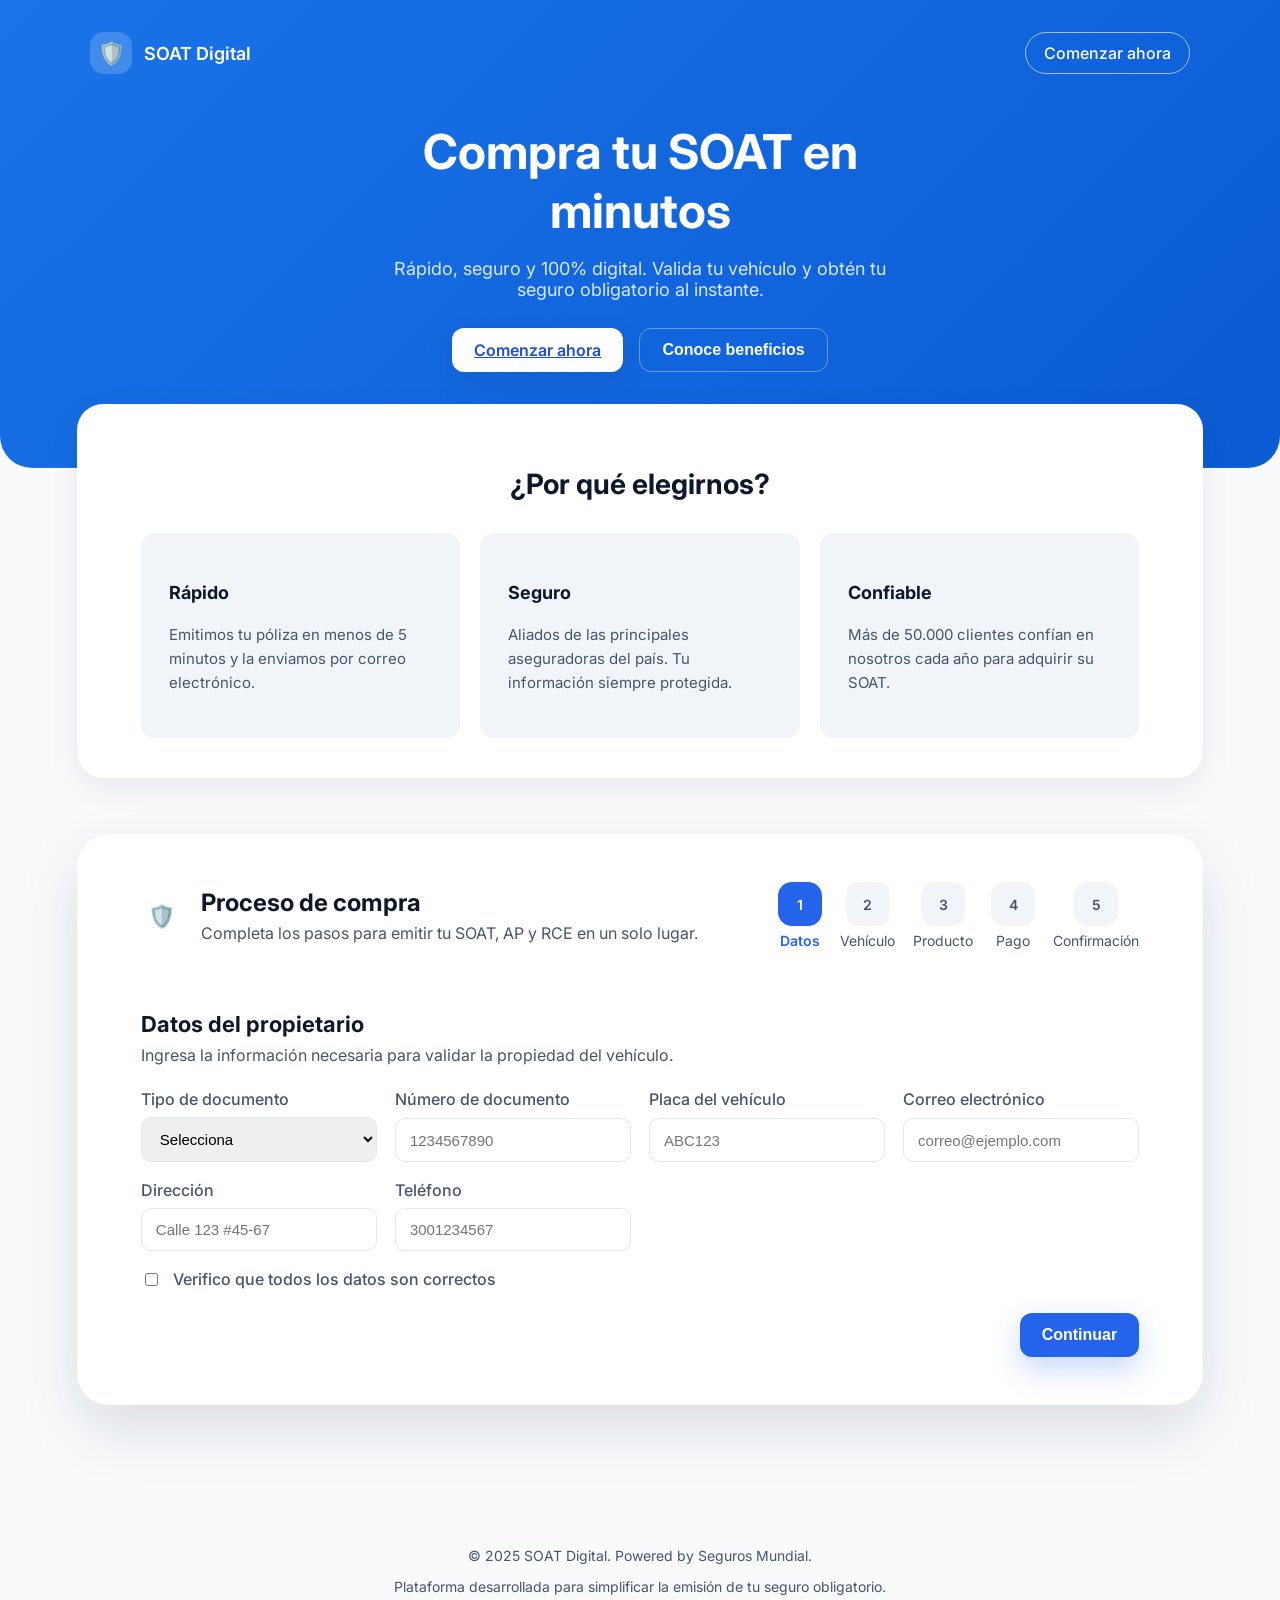
==== front/index.html @ 90b03753 "Add static SOAT marketplace frontend" ====
<!DOCTYPE html>
<html lang="es">
  <head>
    <meta charset="UTF-8" />
    <meta name="viewport" content="width=device-width, initial-scale=1.0" />
    <title>SOAT Digital | Compra tu seguro obligatorio</title>
    <link rel="stylesheet" href="styles.css" />
    <link rel="preconnect" href="https://fonts.googleapis.com" />
    <link rel="preconnect" href="https://fonts.gstatic.com" crossorigin />
    <link
      href="https://fonts.googleapis.com/css2?family=Inter:wght@300;400;500;600;700&display=swap"
      rel="stylesheet"
    />
  </head>
  <body>
    <header class="hero">
      <nav class="navbar">
        <div class="logo">
          <span class="logo-icon">🛡️</span>
          <span class="logo-text">SOAT Digital</span>
        </div>
        <a class="nav-button" href="#cotizador">Comenzar ahora</a>
      </nav>
      <div class="hero-content">
        <h1>Compra tu SOAT en minutos</h1>
        <p>
          Rápido, seguro y 100% digital. Valida tu vehículo y obtén tu seguro obligatorio al instante.
        </p>
        <div class="hero-actions">
          <a class="primary" href="#cotizador">Comenzar ahora</a>
          <button class="ghost" type="button">Conoce beneficios</button>
        </div>
      </div>
    </header>

    <main>
      <section class="why-us">
        <h2>¿Por qué elegirnos?</h2>
        <div class="why-grid">
          <article class="card">
            <h3>Rápido</h3>
            <p>Emitimos tu póliza en menos de 5 minutos y la enviamos por correo electrónico.</p>
          </article>
          <article class="card">
            <h3>Seguro</h3>
            <p>Aliados de las principales aseguradoras del país. Tu información siempre protegida.</p>
          </article>
          <article class="card">
            <h3>Confiable</h3>
            <p>Más de 50.000 clientes confían en nosotros cada año para adquirir su SOAT.</p>
          </article>
        </div>
      </section>

      <section id="cotizador" class="wizard">
        <header class="wizard-header">
          <div class="wizard-title">
            <span class="logo-icon">🛡️</span>
            <div>
              <h2>Proceso de compra</h2>
              <p>Completa los pasos para emitir tu SOAT, AP y RCE en un solo lugar.</p>
            </div>
          </div>
          <div class="stepper" aria-label="Progreso del proceso de compra">
            <div class="step" data-step="1">
              <span class="step-index">1</span>
              <span class="step-label">Datos</span>
            </div>
            <div class="step" data-step="2">
              <span class="step-index">2</span>
              <span class="step-label">Vehículo</span>
            </div>
            <div class="step" data-step="3">
              <span class="step-index">3</span>
              <span class="step-label">Producto</span>
            </div>
            <div class="step" data-step="4">
              <span class="step-index">4</span>
              <span class="step-label">Pago</span>
            </div>
            <div class="step" data-step="5">
              <span class="step-index">5</span>
              <span class="step-label">Confirmación</span>
            </div>
          </div>
        </header>

        <section class="wizard-body">
          <div class="step-content" data-step-content="1">
            <h3>Datos del propietario</h3>
            <p>Ingresa la información necesaria para validar la propiedad del vehículo.</p>
            <form class="form-grid">
              <label>
                Tipo de documento
                <select>
                  <option value="">Selecciona</option>
                  <option value="cc">Cédula de ciudadanía</option>
                  <option value="ce">Cédula de extranjería</option>
                  <option value="nit">NIT</option>
                </select>
              </label>
              <label>
                Número de documento
                <input type="text" placeholder="1234567890" />
              </label>
              <label>
                Placa del vehículo
                <input type="text" placeholder="ABC123" />
              </label>
              <label>
                Correo electrónico
                <input type="email" placeholder="correo@ejemplo.com" />
              </label>
              <label>
                Dirección
                <input type="text" placeholder="Calle 123 #45-67" />
              </label>
              <label>
                Teléfono
                <input type="tel" placeholder="3001234567" />
              </label>
              <label class="checkbox">
                <input type="checkbox" />
                Verifico que todos los datos son correctos
              </label>
            </form>
          </div>

          <div class="step-content" data-step-content="2" hidden>
            <h3>Selecciona la clase de tu vehículo</h3>
            <p>Elige la categoría que corresponde a tu vehículo.</p>
            <div class="vehicle-grid">
              <article class="vehicle-card">
                <h4>Automóvil</h4>
                <p>Vehículos particulares hasta 5 pasajeros.</p>
                <button type="button">Seleccionar</button>
              </article>
              <article class="vehicle-card">
                <h4>Motocicleta</h4>
                <p>Motos y vehículos de dos ruedas.</p>
                <button type="button">Seleccionar</button>
              </article>
              <article class="vehicle-card">
                <h4>Camioneta</h4>
                <p>SUVs y camionetas de carga liviana.</p>
                <button type="button">Seleccionar</button>
              </article>
              <article class="vehicle-card">
                <h4>Bus / Microbús</h4>
                <p>Vehículos de transporte público.</p>
                <button type="button">Seleccionar</button>
              </article>
            </div>
          </div>

          <div class="step-content" data-step-content="3" hidden>
            <h3>Elige tu plan de SOAT</h3>
            <p>Selecciona el plan que mejor se adapta a tus necesidades.</p>
            <div class="plans">
              <article class="plan-card">
                <header>
                  <h4>SOAT Básico</h4>
                  <span class="price">$285.000</span>
                </header>
                <ul>
                  <li>Cobertura de lesiones personales</li>
                  <li>Asistencia vial básica</li>
                  <li>Gastos médicos hasta 800 SMMLV</li>
                </ul>
                <button type="button">Seleccionar este plan</button>
              </article>
              <article class="plan-card recommended">
                <header>
                  <div>
                    <span class="tag">Recomendado</span>
                    <h4>SOAT Plus</h4>
                  </div>
                  <span class="price">$385.000</span>
                </header>
                <ul>
                  <li>Todo el SOAT Básico</li>
                  <li>Asistencia vial 24/7</li>
                  <li>Grúa incluida (hasta 50km)</li>
                  <li>Incluye AP (Accidentes Personales)</li>
                  <li>Incluye RCE (Responsabilidad Civil)</li>
                </ul>
                <button type="button">Seleccionar este plan</button>
              </article>
              <article class="plan-card premium">
                <header>
                  <h4>SOAT Premium</h4>
                  <span class="price">$485.000</span>
                </header>
                <ul>
                  <li>Beneficios exclusivos y asistencia VIP</li>
                  <li>Carro sustituto hasta por 7 días</li>
                  <li>Indemnización ampliada</li>
                </ul>
                <button type="button">Seleccionar este plan</button>
              </article>
            </div>
          </div>

          <div class="step-content" data-step-content="4" hidden>
            <h3>Confirma tu compra</h3>
            <p>Revisa los detalles antes de proceder al pago.</p>
            <div class="summary-grid">
              <article class="summary-card">
                <header>
                  <h4>Información del vehículo</h4>
                  <span class="badge">Automóvil</span>
                </header>
                <dl>
                  <div>
                    <dt>Placa</dt>
                    <dd>DSF5234</dd>
                  </div>
                  <div>
                    <dt>Documento</dt>
                    <dd>CC 1234</dd>
                  </div>
                  <div>
                    <dt>Teléfono</dt>
                    <dd>3103459134</dd>
                  </div>
                  <div>
                    <dt>Correo</dt>
                    <dd>fabianlozano044@gmail.com</dd>
                  </div>
                </dl>
              </article>

              <article class="summary-card">
                <header>
                  <h4>Producto seleccionado</h4>
                  <span class="badge success">SOAT Plus</span>
                </header>
                <ul>
                  <li>Incluye AP con cobertura hasta $30MM</li>
                  <li>Incluye RCE hasta $50MM</li>
                  <li>Asesoría jurídica 24/7</li>
                  <li>Asistencia en carretera</li>
                </ul>
              </article>

              <aside class="summary-card total">
                <header>
                  <h4>Resumen</h4>
                </header>
                <dl>
                  <div>
                    <dt>SOAT Plus</dt>
                    <dd>$385.000</dd>
                  </div>
                  <div>
                    <dt>IVA</dt>
                    <dd>$0</dd>
                  </div>
                  <div>
                    <dt>AP + RCE</dt>
                    <dd>Incluido</dd>
                  </div>
                </dl>
                <div class="total-amount">
                  <span>Total</span>
                  <strong>$385.000</strong>
                </div>
                <button type="button" class="primary">Pagar ahora</button>
              </aside>
            </div>
          </div>

          <div class="step-content" data-step-content="5" hidden>
            <div class="success">
              <div class="success-icon">✔</div>
              <h3>¡Compra exitosa!</h3>
              <p>Tu SOAT ha sido expedido correctamente.</p>
            </div>
            <div class="summary-grid">
              <article class="summary-card">
                <header>
                  <h4>Datos de expedición</h4>
                </header>
                <dl>
                  <div>
                    <dt>Número de expedición</dt>
                    <dd>EXP-0107845</dd>
                  </div>
                  <div>
                    <dt>Fecha de expedición</dt>
                    <dd>19 de octubre de 2025</dd>
                  </div>
                  <div>
                    <dt>Placa</dt>
                    <dd>DSF5234</dd>
                  </div>
                  <div>
                    <dt>Clase</dt>
                    <dd>Automóvil</dd>
                  </div>
                  <div>
                    <dt>Producto</dt>
                    <dd>SOAT Plus</dd>
                  </div>
                  <div>
                    <dt>Vigencia</dt>
                    <dd>1 año</dd>
                  </div>
                </dl>
                <div class="actions">
                  <button type="button" class="primary">Descargar SOAT (PDF)</button>
                  <button type="button" class="ghost">Ver detalles de póliza</button>
                </div>
              </article>
              <article class="summary-card">
                <header>
                  <h4>¿Necesitas ayuda?</h4>
                </header>
                <p>
                  Si tienes alguna duda sobre tu póliza o necesitas soporte adicional, nuestro equipo está disponible 24/7 para asistirte.
                </p>
                <button type="button">Contactar soporte</button>
              </article>
            </div>
          </div>
        </section>

        <footer class="wizard-footer">
          <button type="button" class="ghost" data-action="prev">Atrás</button>
          <button type="button" class="primary" data-action="next">Continuar</button>
        </footer>
      </section>
    </main>

    <footer class="site-footer">
      <p>© 2025 SOAT Digital. Powered by Seguros Mundial.</p>
      <p>Plataforma desarrollada para simplificar la emisión de tu seguro obligatorio.</p>
    </footer>

    <script src="app.js"></script>
  </body>
</html>
---- front/styles.css ----
:root {
  --bg-gradient-start: #1a73e8;
  --bg-gradient-end: #0b5bd3;
  --text-primary: #0f172a;
  --text-secondary: #475569;
  --surface: #ffffff;
  --surface-muted: #f1f5f9;
  --border: #e2e8f0;
  --primary: #2563eb;
  --primary-dark: #1d4ed8;
  --success: #10b981;
  --shadow-sm: 0 10px 30px rgba(15, 23, 42, 0.08);
  --radius-lg: 18px;
  --radius-md: 14px;
  --radius-sm: 10px;
}

* {
  box-sizing: border-box;
}

body {
  margin: 0;
  font-family: 'Inter', sans-serif;
  color: var(--text-primary);
  background-color: #f8fafc;
}

.hero {
  background: linear-gradient(135deg, var(--bg-gradient-start), var(--bg-gradient-end));
  color: #fff;
  padding: 32px clamp(24px, 6vw, 80px) 96px;
  border-bottom-left-radius: 32px;
  border-bottom-right-radius: 32px;
  box-shadow: inset 0 -1px 0 rgba(255, 255, 255, 0.08);
}

.navbar {
  display: flex;
  justify-content: space-between;
  align-items: center;
  max-width: 1100px;
  margin: 0 auto 48px;
}

.logo {
  display: inline-flex;
  align-items: center;
  gap: 12px;
  font-weight: 600;
}

.logo-icon {
  display: inline-flex;
  align-items: center;
  justify-content: center;
  width: 42px;
  height: 42px;
  border-radius: 14px;
  background: rgba(255, 255, 255, 0.18);
  font-size: 22px;
}

.logo-text {
  font-size: 18px;
}

.nav-button {
  color: #fff;
  border: 1px solid rgba(255, 255, 255, 0.6);
  padding: 10px 18px;
  border-radius: 999px;
  text-decoration: none;
  font-weight: 500;
  transition: background 0.2s ease, border 0.2s ease;
}

.nav-button:hover {
  background: rgba(255, 255, 255, 0.1);
  border-color: rgba(255, 255, 255, 0.9);
}

.hero-content {
  max-width: 540px;
  margin: 0 auto;
  text-align: center;
}

.hero-content h1 {
  font-size: clamp(32px, 5vw, 48px);
  font-weight: 700;
  margin-bottom: 16px;
}

.hero-content p {
  font-size: 18px;
  color: rgba(255, 255, 255, 0.85);
  margin-bottom: 28px;
}

.hero-actions {
  display: flex;
  justify-content: center;
  gap: 16px;
}

.primary,
.ghost {
  padding: 12px 22px;
  border-radius: 12px;
  border: none;
  font-size: 16px;
  font-weight: 600;
  cursor: pointer;
  transition: transform 0.15s ease, box-shadow 0.15s ease, background 0.3s ease;
}

.primary {
  background: var(--surface);
  color: var(--primary-dark);
  box-shadow: var(--shadow-sm);
}

.primary:hover {
  transform: translateY(-2px);
}

.ghost {
  background: transparent;
  color: #fff;
  border: 1px solid rgba(255, 255, 255, 0.35);
}

main {
  padding: 0 clamp(24px, 6vw, 120px);
  margin-top: -64px;
}

.why-us {
  background: var(--surface);
  border-radius: 26px;
  padding: 40px clamp(24px, 6vw, 64px);
  box-shadow: var(--shadow-sm);
  margin-bottom: 56px;
}

.why-us h2 {
  text-align: center;
  margin-bottom: 32px;
  font-size: 28px;
}

.why-grid {
  display: grid;
  gap: 20px;
  grid-template-columns: repeat(auto-fit, minmax(200px, 1fr));
}

.card {
  background: var(--surface-muted);
  padding: 28px;
  border-radius: var(--radius-md);
  color: var(--text-secondary);
  font-size: 15px;
  line-height: 1.6;
}

.card h3 {
  color: var(--text-primary);
  margin-bottom: 8px;
  font-size: 18px;
}

.wizard {
  background: var(--surface);
  border-radius: 32px;
  padding: 48px clamp(24px, 6vw, 64px);
  box-shadow: 0 24px 60px rgba(15, 23, 42, 0.12);
  margin-bottom: 96px;
}

.wizard-header {
  display: flex;
  flex-wrap: wrap;
  gap: 32px;
  justify-content: space-between;
  align-items: center;
  margin-bottom: 40px;
}

.wizard-title {
  display: flex;
  align-items: center;
  gap: 18px;
}

.wizard-title h2 {
  margin: 0 0 6px;
  font-size: 24px;
}

.wizard-title p {
  margin: 0;
  color: var(--text-secondary);
}

.stepper {
  display: flex;
  gap: 18px;
  flex-wrap: wrap;
}

.step {
  display: grid;
  gap: 6px;
  justify-items: center;
  color: var(--text-secondary);
  font-size: 14px;
}

.step .step-index {
  width: 44px;
  height: 44px;
  border-radius: 14px;
  background: var(--surface-muted);
  display: grid;
  place-items: center;
  font-weight: 600;
  transition: background 0.3s ease, color 0.3s ease;
}

.step.active .step-index {
  background: var(--primary);
  color: #fff;
}

.step.completed .step-index {
  background: rgba(37, 99, 235, 0.12);
  color: var(--primary);
}

.step.active .step-label {
  color: var(--primary);
  font-weight: 600;
}

.wizard-body {
  display: grid;
  gap: 32px;
}

.step-content h3 {
  font-size: 22px;
  margin-bottom: 8px;
}

.step-content p {
  margin-top: 0;
  margin-bottom: 24px;
  color: var(--text-secondary);
}

.form-grid {
  display: grid;
  gap: 18px;
  grid-template-columns: repeat(auto-fit, minmax(220px, 1fr));
}

.form-grid label {
  display: grid;
  gap: 8px;
  font-weight: 500;
  color: var(--text-secondary);
}

.form-grid input,
.form-grid select {
  border: 1px solid var(--border);
  border-radius: var(--radius-sm);
  padding: 12px 14px;
  font-size: 15px;
  transition: border 0.2s ease, box-shadow 0.2s ease;
}

.form-grid input:focus,
.form-grid select:focus {
  outline: none;
  border-color: rgba(37, 99, 235, 0.5);
  box-shadow: 0 0 0 4px rgba(37, 99, 235, 0.12);
}

.form-grid .checkbox {
  grid-column: 1 / -1;
  display: flex;
  align-items: center;
  gap: 12px;
  font-weight: 500;
}

.vehicle-grid {
  display: grid;
  gap: 20px;
  grid-template-columns: repeat(auto-fit, minmax(200px, 1fr));
}

.vehicle-card {
  background: var(--surface-muted);
  border-radius: var(--radius-md);
  padding: 24px;
  display: grid;
  gap: 12px;
  box-shadow: 0 8px 20px rgba(15, 23, 42, 0.08);
}

.vehicle-card h4 {
  margin: 0;
}

.vehicle-card p {
  color: var(--text-secondary);
  margin: 0;
}

.vehicle-card button {
  justify-self: start;
  border: none;
  background: var(--primary);
  color: #fff;
  padding: 10px 16px;
  border-radius: var(--radius-sm);
  font-weight: 600;
  cursor: pointer;
}

.plans {
  display: grid;
  gap: 24px;
  grid-template-columns: repeat(auto-fit, minmax(240px, 1fr));
}

.plan-card {
  border: 1px solid var(--border);
  border-radius: 22px;
  padding: 24px;
  display: grid;
  gap: 18px;
  background: #fff;
  box-shadow: 0 16px 40px rgba(15, 23, 42, 0.08);
}

.plan-card header {
  display: flex;
  align-items: flex-start;
  justify-content: space-between;
  gap: 12px;
}

.plan-card .price {
  font-size: 22px;
  font-weight: 700;
}

.plan-card ul {
  margin: 0;
  padding-left: 18px;
  color: var(--text-secondary);
  line-height: 1.6;
}

.plan-card button {
  border: none;
  background: var(--surface-muted);
  color: var(--primary);
  padding: 12px 18px;
  border-radius: var(--radius-sm);
  font-weight: 600;
  cursor: pointer;
  transition: background 0.2s ease;
}

.plan-card button:hover {
  background: rgba(37, 99, 235, 0.12);
}

.plan-card.recommended {
  border: 1px solid rgba(37, 99, 235, 0.5);
  box-shadow: 0 24px 60px rgba(37, 99, 235, 0.2);
}

.plan-card.recommended button {
  background: var(--primary);
  color: #fff;
}

.plan-card .tag {
  display: inline-block;
  background: rgba(37, 99, 235, 0.1);
  color: var(--primary);
  padding: 4px 10px;
  border-radius: 999px;
  font-size: 12px;
  font-weight: 600;
}

.summary-grid {
  display: grid;
  gap: 24px;
  grid-template-columns: repeat(auto-fit, minmax(260px, 1fr));
  align-items: start;
}

.summary-card {
  background: var(--surface-muted);
  border-radius: var(--radius-lg);
  padding: 24px;
  box-shadow: var(--shadow-sm);
  display: grid;
  gap: 14px;
}

.summary-card header {
  display: flex;
  justify-content: space-between;
  align-items: center;
}

.summary-card dl {
  margin: 0;
  display: grid;
  gap: 12px;
}

.summary-card dl div {
  display: flex;
  justify-content: space-between;
  color: var(--text-secondary);
}

.summary-card dt {
  font-weight: 600;
}

.summary-card dd {
  margin: 0;
}

.summary-card ul {
  margin: 0;
  padding-left: 18px;
  color: var(--text-secondary);
  line-height: 1.6;
}

.summary-card .badge {
  display: inline-flex;
  align-items: center;
  padding: 6px 12px;
  border-radius: 999px;
  background: rgba(15, 23, 42, 0.08);
  font-size: 12px;
  font-weight: 600;
}

.summary-card .badge.success {
  background: rgba(16, 185, 129, 0.15);
  color: var(--success);
}

.summary-card.total {
  background: #0f172a;
  color: #e2e8f0;
}

.summary-card.total dl div {
  color: #cbd5f5;
}

.total-amount {
  border-top: 1px solid rgba(148, 163, 184, 0.25);
  padding-top: 12px;
  display: flex;
  justify-content: space-between;
  align-items: center;
}

.summary-card .actions {
  display: grid;
  gap: 12px;
}

.success {
  text-align: center;
  display: grid;
  gap: 12px;
}

.success-icon {
  width: 64px;
  height: 64px;
  border-radius: 50%;
  background: rgba(16, 185, 129, 0.15);
  color: var(--success);
  font-size: 32px;
  display: grid;
  place-items: center;
  margin: 0 auto;
}

.wizard-footer {
  margin-top: 24px;
  display: flex;
  justify-content: space-between;
}

.site-footer {
  text-align: center;
  color: var(--text-secondary);
  font-size: 14px;
  padding: 32px;
  background: transparent;
}

button.primary,
.summary-card.total .primary {
  background: var(--primary);
  color: #fff;
  box-shadow: 0 12px 30px rgba(37, 99, 235, 0.25);
}

button.primary:hover {
  background: var(--primary-dark);
}

@media (max-width: 768px) {
  .hero {
    padding-bottom: 72px;
  }

  main {
    margin-top: -48px;
  }

  .wizard {
    padding: 32px 24px;
  }

  .wizard-header {
    flex-direction: column;
    align-items: flex-start;
  }

  .wizard-footer {
    flex-direction: column;
    gap: 12px;
  }

  .wizard-footer .ghost {
    order: 2;
  }

  .wizard-footer .primary {
    order: 1;
  }
}

button:disabled {
  opacity: 0.5;
  cursor: not-allowed;
  box-shadow: none;
}
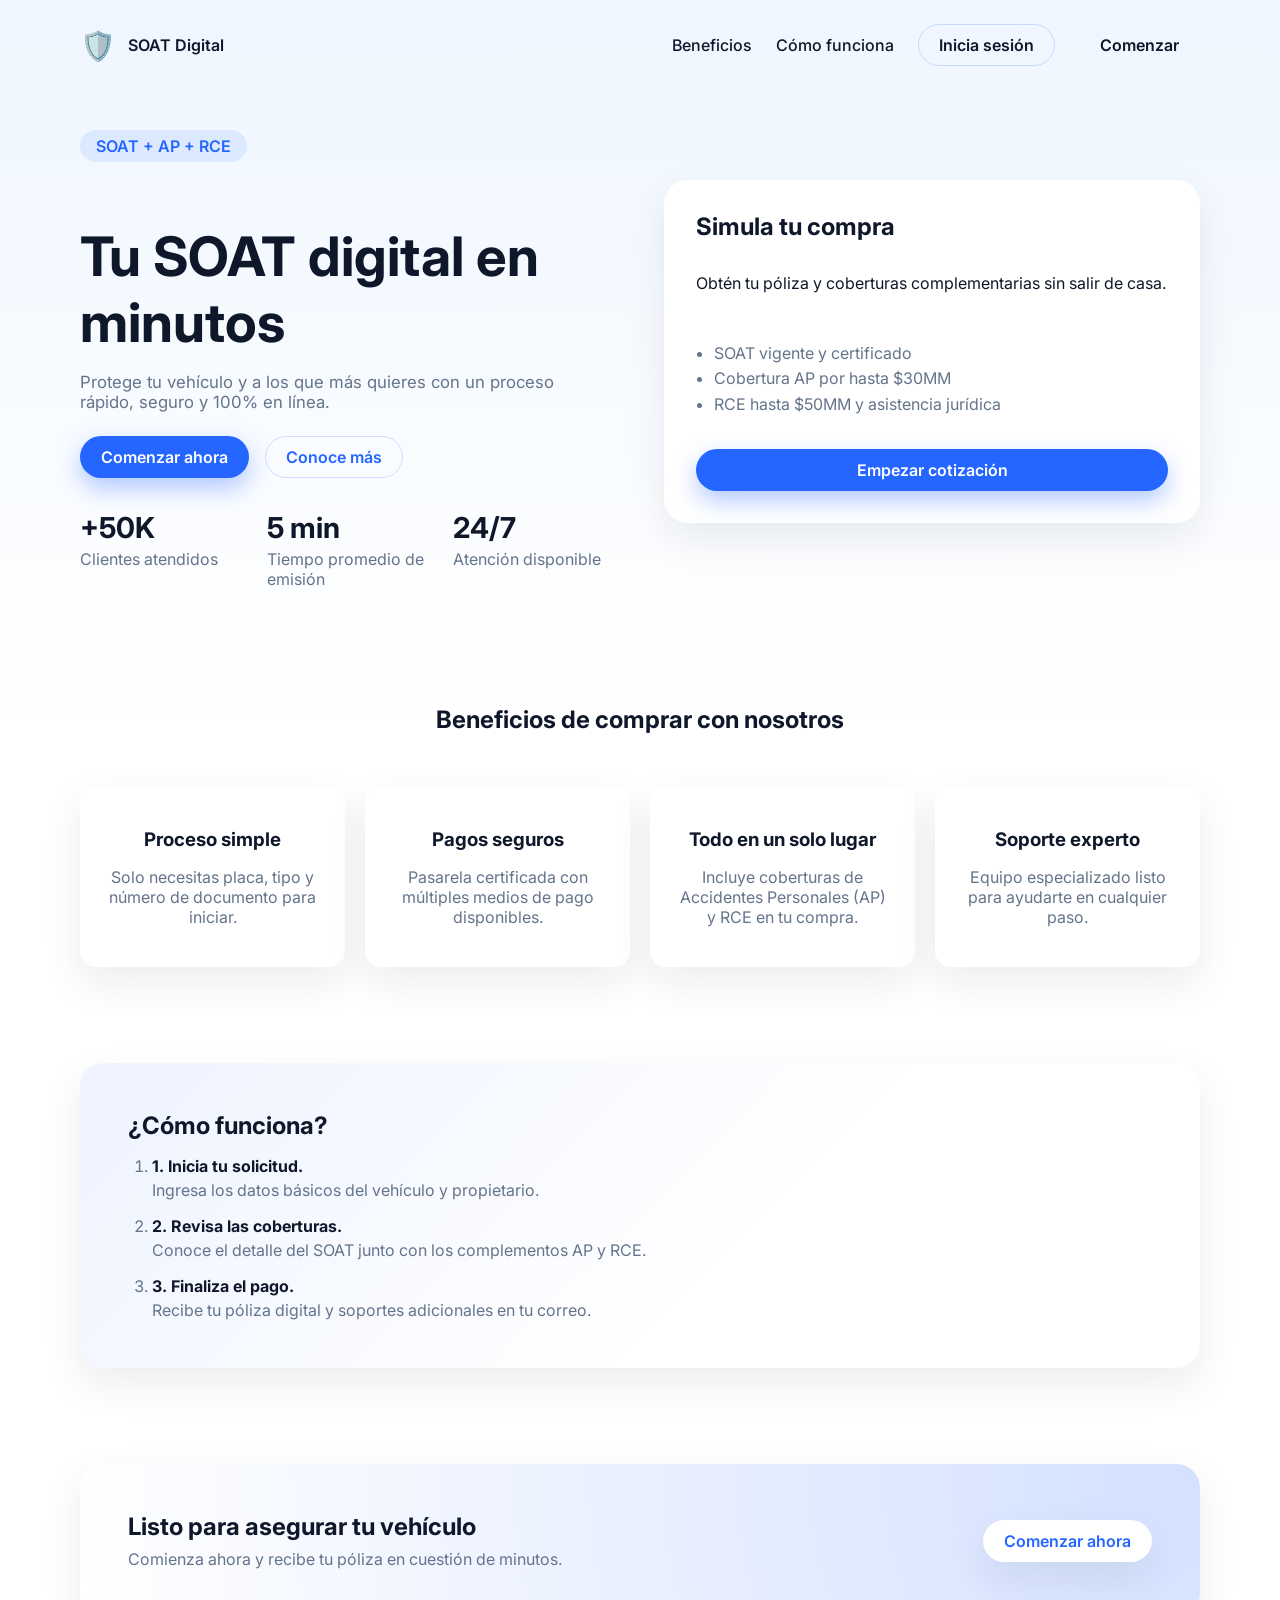
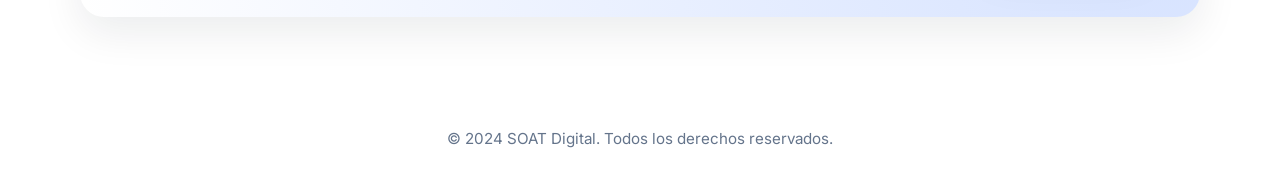
==== commit f0845478: "Split landing and intake pages for SOAT frontend" ====
--- a/front/index.html
+++ b/front/index.html
@@ -3,7 +3,7 @@
   <head>
     <meta charset="UTF-8" />
     <meta name="viewport" content="width=device-width, initial-scale=1.0" />
-    <title>SOAT Digital | Compra tu seguro obligatorio</title>
+    <title>SOAT Digital | Compra tu SOAT en línea</title>
     <link rel="stylesheet" href="styles.css" />
     <link rel="preconnect" href="https://fonts.googleapis.com" />
     <link rel="preconnect" href="https://fonts.gstatic.com" crossorigin />
@@ -12,331 +12,110 @@
       rel="stylesheet"
     />
   </head>
-  <body>
-    <header class="hero">
-      <nav class="navbar">
-        <div class="logo">
-          <span class="logo-icon">🛡️</span>
-          <span class="logo-text">SOAT Digital</span>
-        </div>
-        <a class="nav-button" href="#cotizador">Comenzar ahora</a>
+  <body class="home">
+    <header class="navbar">
+      <div class="navbar__brand">
+        <span class="navbar__icon">🛡️</span>
+        <span class="navbar__title">SOAT Digital</span>
+      </div>
+      <nav class="navbar__links">
+        <a href="#beneficios">Beneficios</a>
+        <a href="#como-funciona">Cómo funciona</a>
+        <a class="button button--ghost" href="cotizador.html">Inicia sesión</a>
+        <a class="button" href="cotizador.html">Comenzar</a>
       </nav>
-      <div class="hero-content">
-        <h1>Compra tu SOAT en minutos</h1>
-        <p>
-          Rápido, seguro y 100% digital. Valida tu vehículo y obtén tu seguro obligatorio al instante.
-        </p>
-        <div class="hero-actions">
-          <a class="primary" href="#cotizador">Comenzar ahora</a>
-          <button class="ghost" type="button">Conoce beneficios</button>
-        </div>
-      </div>
     </header>
 
     <main>
-      <section class="why-us">
-        <h2>¿Por qué elegirnos?</h2>
-        <div class="why-grid">
-          <article class="card">
-            <h3>Rápido</h3>
-            <p>Emitimos tu póliza en menos de 5 minutos y la enviamos por correo electrónico.</p>
+      <section class="hero">
+        <div class="hero__content">
+          <p class="hero__tag">SOAT + AP + RCE</p>
+          <h1>Tu SOAT digital en minutos</h1>
+          <p class="hero__description">
+            Protege tu vehículo y a los que más quieres con un proceso rápido, seguro y 100% en línea.
+          </p>
+          <div class="hero__actions">
+            <a class="button button--primary" href="cotizador.html">Comenzar ahora</a>
+            <a class="button button--ghost" href="#beneficios">Conoce más</a>
+          </div>
+          <dl class="hero__metrics">
+            <div>
+              <dt>+50K</dt>
+              <dd>Clientes atendidos</dd>
+            </div>
+            <div>
+              <dt>5 min</dt>
+              <dd>Tiempo promedio de emisión</dd>
+            </div>
+            <div>
+              <dt>24/7</dt>
+              <dd>Atención disponible</dd>
+            </div>
+          </dl>
+        </div>
+        <div class="hero__card">
+          <h2>Simula tu compra</h2>
+          <p>Obtén tu póliza y coberturas complementarias sin salir de casa.</p>
+          <ul>
+            <li>SOAT vigente y certificado</li>
+            <li>Cobertura AP por hasta $30MM</li>
+            <li>RCE hasta $50MM y asistencia jurídica</li>
+          </ul>
+          <a class="button button--primary" href="cotizador.html">Empezar cotización</a>
+        </div>
+      </section>
+
+      <section id="beneficios" class="benefits">
+        <h2>Beneficios de comprar con nosotros</h2>
+        <div class="benefits__grid">
+          <article class="benefit">
+            <h3>Proceso simple</h3>
+            <p>Solo necesitas placa, tipo y número de documento para iniciar.</p>
           </article>
-          <article class="card">
-            <h3>Seguro</h3>
-            <p>Aliados de las principales aseguradoras del país. Tu información siempre protegida.</p>
+          <article class="benefit">
+            <h3>Pagos seguros</h3>
+            <p>Pasarela certificada con múltiples medios de pago disponibles.</p>
           </article>
-          <article class="card">
-            <h3>Confiable</h3>
-            <p>Más de 50.000 clientes confían en nosotros cada año para adquirir su SOAT.</p>
+          <article class="benefit">
+            <h3>Todo en un solo lugar</h3>
+            <p>Incluye coberturas de Accidentes Personales (AP) y RCE en tu compra.</p>
+          </article>
+          <article class="benefit">
+            <h3>Soporte experto</h3>
+            <p>Equipo especializado listo para ayudarte en cualquier paso.</p>
           </article>
         </div>
       </section>
 
-      <section id="cotizador" class="wizard">
-        <header class="wizard-header">
-          <div class="wizard-title">
-            <span class="logo-icon">🛡️</span>
-            <div>
-              <h2>Proceso de compra</h2>
-              <p>Completa los pasos para emitir tu SOAT, AP y RCE en un solo lugar.</p>
-            </div>
-          </div>
-          <div class="stepper" aria-label="Progreso del proceso de compra">
-            <div class="step" data-step="1">
-              <span class="step-index">1</span>
-              <span class="step-label">Datos</span>
-            </div>
-            <div class="step" data-step="2">
-              <span class="step-index">2</span>
-              <span class="step-label">Vehículo</span>
-            </div>
-            <div class="step" data-step="3">
-              <span class="step-index">3</span>
-              <span class="step-label">Producto</span>
-            </div>
-            <div class="step" data-step="4">
-              <span class="step-index">4</span>
-              <span class="step-label">Pago</span>
-            </div>
-            <div class="step" data-step="5">
-              <span class="step-index">5</span>
-              <span class="step-label">Confirmación</span>
-            </div>
-          </div>
-        </header>
+      <section id="como-funciona" class="steps">
+        <h2>¿Cómo funciona?</h2>
+        <ol class="steps__list">
+          <li>
+            <strong>1. Inicia tu solicitud.</strong>
+            Ingresa los datos básicos del vehículo y propietario.
+          </li>
+          <li>
+            <strong>2. Revisa las coberturas.</strong>
+            Conoce el detalle del SOAT junto con los complementos AP y RCE.
+          </li>
+          <li>
+            <strong>3. Finaliza el pago.</strong>
+            Recibe tu póliza digital y soportes adicionales en tu correo.
+          </li>
+        </ol>
+      </section>
 
-        <section class="wizard-body">
-          <div class="step-content" data-step-content="1">
-            <h3>Datos del propietario</h3>
-            <p>Ingresa la información necesaria para validar la propiedad del vehículo.</p>
-            <form class="form-grid">
-              <label>
-                Tipo de documento
-                <select>
-                  <option value="">Selecciona</option>
-                  <option value="cc">Cédula de ciudadanía</option>
-                  <option value="ce">Cédula de extranjería</option>
-                  <option value="nit">NIT</option>
-                </select>
-              </label>
-              <label>
-                Número de documento
-                <input type="text" placeholder="1234567890" />
-              </label>
-              <label>
-                Placa del vehículo
-                <input type="text" placeholder="ABC123" />
-              </label>
-              <label>
-                Correo electrónico
-                <input type="email" placeholder="correo@ejemplo.com" />
-              </label>
-              <label>
-                Dirección
-                <input type="text" placeholder="Calle 123 #45-67" />
-              </label>
-              <label>
-                Teléfono
-                <input type="tel" placeholder="3001234567" />
-              </label>
-              <label class="checkbox">
-                <input type="checkbox" />
-                Verifico que todos los datos son correctos
-              </label>
-            </form>
-          </div>
-
-          <div class="step-content" data-step-content="2" hidden>
-            <h3>Selecciona la clase de tu vehículo</h3>
-            <p>Elige la categoría que corresponde a tu vehículo.</p>
-            <div class="vehicle-grid">
-              <article class="vehicle-card">
-                <h4>Automóvil</h4>
-                <p>Vehículos particulares hasta 5 pasajeros.</p>
-                <button type="button">Seleccionar</button>
-              </article>
-              <article class="vehicle-card">
-                <h4>Motocicleta</h4>
-                <p>Motos y vehículos de dos ruedas.</p>
-                <button type="button">Seleccionar</button>
-              </article>
-              <article class="vehicle-card">
-                <h4>Camioneta</h4>
-                <p>SUVs y camionetas de carga liviana.</p>
-                <button type="button">Seleccionar</button>
-              </article>
-              <article class="vehicle-card">
-                <h4>Bus / Microbús</h4>
-                <p>Vehículos de transporte público.</p>
-                <button type="button">Seleccionar</button>
-              </article>
-            </div>
-          </div>
-
-          <div class="step-content" data-step-content="3" hidden>
-            <h3>Elige tu plan de SOAT</h3>
-            <p>Selecciona el plan que mejor se adapta a tus necesidades.</p>
-            <div class="plans">
-              <article class="plan-card">
-                <header>
-                  <h4>SOAT Básico</h4>
-                  <span class="price">$285.000</span>
-                </header>
-                <ul>
-                  <li>Cobertura de lesiones personales</li>
-                  <li>Asistencia vial básica</li>
-                  <li>Gastos médicos hasta 800 SMMLV</li>
-                </ul>
-                <button type="button">Seleccionar este plan</button>
-              </article>
-              <article class="plan-card recommended">
-                <header>
-                  <div>
-                    <span class="tag">Recomendado</span>
-                    <h4>SOAT Plus</h4>
-                  </div>
-                  <span class="price">$385.000</span>
-                </header>
-                <ul>
-                  <li>Todo el SOAT Básico</li>
-                  <li>Asistencia vial 24/7</li>
-                  <li>Grúa incluida (hasta 50km)</li>
-                  <li>Incluye AP (Accidentes Personales)</li>
-                  <li>Incluye RCE (Responsabilidad Civil)</li>
-                </ul>
-                <button type="button">Seleccionar este plan</button>
-              </article>
-              <article class="plan-card premium">
-                <header>
-                  <h4>SOAT Premium</h4>
-                  <span class="price">$485.000</span>
-                </header>
-                <ul>
-                  <li>Beneficios exclusivos y asistencia VIP</li>
-                  <li>Carro sustituto hasta por 7 días</li>
-                  <li>Indemnización ampliada</li>
-                </ul>
-                <button type="button">Seleccionar este plan</button>
-              </article>
-            </div>
-          </div>
-
-          <div class="step-content" data-step-content="4" hidden>
-            <h3>Confirma tu compra</h3>
-            <p>Revisa los detalles antes de proceder al pago.</p>
-            <div class="summary-grid">
-              <article class="summary-card">
-                <header>
-                  <h4>Información del vehículo</h4>
-                  <span class="badge">Automóvil</span>
-                </header>
-                <dl>
-                  <div>
-                    <dt>Placa</dt>
-                    <dd>DSF5234</dd>
-                  </div>
-                  <div>
-                    <dt>Documento</dt>
-                    <dd>CC 1234</dd>
-                  </div>
-                  <div>
-                    <dt>Teléfono</dt>
-                    <dd>3103459134</dd>
-                  </div>
-                  <div>
-                    <dt>Correo</dt>
-                    <dd>fabianlozano044@gmail.com</dd>
-                  </div>
-                </dl>
-              </article>
-
-              <article class="summary-card">
-                <header>
-                  <h4>Producto seleccionado</h4>
-                  <span class="badge success">SOAT Plus</span>
-                </header>
-                <ul>
-                  <li>Incluye AP con cobertura hasta $30MM</li>
-                  <li>Incluye RCE hasta $50MM</li>
-                  <li>Asesoría jurídica 24/7</li>
-                  <li>Asistencia en carretera</li>
-                </ul>
-              </article>
-
-              <aside class="summary-card total">
-                <header>
-                  <h4>Resumen</h4>
-                </header>
-                <dl>
-                  <div>
-                    <dt>SOAT Plus</dt>
-                    <dd>$385.000</dd>
-                  </div>
-                  <div>
-                    <dt>IVA</dt>
-                    <dd>$0</dd>
-                  </div>
-                  <div>
-                    <dt>AP + RCE</dt>
-                    <dd>Incluido</dd>
-                  </div>
-                </dl>
-                <div class="total-amount">
-                  <span>Total</span>
-                  <strong>$385.000</strong>
-                </div>
-                <button type="button" class="primary">Pagar ahora</button>
-              </aside>
-            </div>
-          </div>
-
-          <div class="step-content" data-step-content="5" hidden>
-            <div class="success">
-              <div class="success-icon">✔</div>
-              <h3>¡Compra exitosa!</h3>
-              <p>Tu SOAT ha sido expedido correctamente.</p>
-            </div>
-            <div class="summary-grid">
-              <article class="summary-card">
-                <header>
-                  <h4>Datos de expedición</h4>
-                </header>
-                <dl>
-                  <div>
-                    <dt>Número de expedición</dt>
-                    <dd>EXP-0107845</dd>
-                  </div>
-                  <div>
-                    <dt>Fecha de expedición</dt>
-                    <dd>19 de octubre de 2025</dd>
-                  </div>
-                  <div>
-                    <dt>Placa</dt>
-                    <dd>DSF5234</dd>
-                  </div>
-                  <div>
-                    <dt>Clase</dt>
-                    <dd>Automóvil</dd>
-                  </div>
-                  <div>
-                    <dt>Producto</dt>
-                    <dd>SOAT Plus</dd>
-                  </div>
-                  <div>
-                    <dt>Vigencia</dt>
-                    <dd>1 año</dd>
-                  </div>
-                </dl>
-                <div class="actions">
-                  <button type="button" class="primary">Descargar SOAT (PDF)</button>
-                  <button type="button" class="ghost">Ver detalles de póliza</button>
-                </div>
-              </article>
-              <article class="summary-card">
-                <header>
-                  <h4>¿Necesitas ayuda?</h4>
-                </header>
-                <p>
-                  Si tienes alguna duda sobre tu póliza o necesitas soporte adicional, nuestro equipo está disponible 24/7 para asistirte.
-                </p>
-                <button type="button">Contactar soporte</button>
-              </article>
-            </div>
-          </div>
-        </section>
-
-        <footer class="wizard-footer">
-          <button type="button" class="ghost" data-action="prev">Atrás</button>
-          <button type="button" class="primary" data-action="next">Continuar</button>
-        </footer>
+      <section class="cta">
+        <div class="cta__content">
+          <h2>Listo para asegurar tu vehículo</h2>
+          <p>Comienza ahora y recibe tu póliza en cuestión de minutos.</p>
+        </div>
+        <a class="button button--light" href="cotizador.html">Comenzar ahora</a>
       </section>
     </main>
 
-    <footer class="site-footer">
-      <p>© 2025 SOAT Digital. Powered by Seguros Mundial.</p>
-      <p>Plataforma desarrollada para simplificar la emisión de tu seguro obligatorio.</p>
+    <footer class="footer">
+      <p>© 2024 SOAT Digital. Todos los derechos reservados.</p>
     </footer>
-
-    <script src="app.js"></script>
   </body>
 </html>
--- a/front/styles.css
+++ b/front/styles.css
@@ -1,18 +1,15 @@
 :root {
-  --bg-gradient-start: #1a73e8;
-  --bg-gradient-end: #0b5bd3;
-  --text-primary: #0f172a;
-  --text-secondary: #475569;
-  --surface: #ffffff;
-  --surface-muted: #f1f5f9;
-  --border: #e2e8f0;
-  --primary: #2563eb;
-  --primary-dark: #1d4ed8;
-  --success: #10b981;
-  --shadow-sm: 0 10px 30px rgba(15, 23, 42, 0.08);
-  --radius-lg: 18px;
-  --radius-md: 14px;
-  --radius-sm: 10px;
+  color-scheme: light;
+  font-family: 'Inter', system-ui, -apple-system, BlinkMacSystemFont, 'Segoe UI', sans-serif;
+  --color-primary: #2466ff;
+  --color-secondary: #0f172a;
+  --color-muted: #64748b;
+  --color-background: #f1f5f9;
+  --color-surface: #ffffff;
+  --shadow-soft: 0 16px 40px rgba(15, 23, 42, 0.08);
+  --radius-large: 24px;
+  --radius-medium: 16px;
+  --radius-small: 12px;
 }
 
 * {
@@ -21,550 +18,363 @@
 
 body {
   margin: 0;
-  font-family: 'Inter', sans-serif;
-  color: var(--text-primary);
-  background-color: #f8fafc;
-}
-
-.hero {
-  background: linear-gradient(135deg, var(--bg-gradient-start), var(--bg-gradient-end));
-  color: #fff;
-  padding: 32px clamp(24px, 6vw, 80px) 96px;
-  border-bottom-left-radius: 32px;
-  border-bottom-right-radius: 32px;
-  box-shadow: inset 0 -1px 0 rgba(255, 255, 255, 0.08);
+  background: linear-gradient(180deg, #eff6ff 0%, #fff 40%, #fff 100%);
+  color: var(--color-secondary);
+  min-height: 100vh;
+  display: flex;
+  flex-direction: column;
+}
+
+a {
+  color: inherit;
+  text-decoration: none;
+}
+
+a:hover {
+  text-decoration: underline;
 }
 
 .navbar {
-  display: flex;
+  width: min(1200px, 100%);
+  margin: 0 auto;
+  padding: 24px clamp(16px, 4vw, 40px);
+  display: flex;
+  align-items: center;
   justify-content: space-between;
-  align-items: center;
-  max-width: 1100px;
-  margin: 0 auto 48px;
-}
-
-.logo {
-  display: inline-flex;
+  position: sticky;
+  top: 0;
+  z-index: 10;
+  background: transparent;
+}
+
+.navbar--compact {
+  position: static;
+  padding-block: 16px;
+}
+
+.navbar__brand {
+  display: flex;
   align-items: center;
   gap: 12px;
   font-weight: 600;
 }
 
-.logo-icon {
+.navbar__icon {
+  font-size: 1.8rem;
+}
+
+.navbar__links {
+  display: flex;
+  align-items: center;
+  gap: clamp(16px, 3vw, 24px);
+  font-weight: 500;
+}
+
+.navbar__links a {
+  color: var(--color-secondary);
+}
+
+.navbar__back {
+  color: var(--color-primary);
+  font-weight: 500;
+}
+
+.button {
+  border-radius: 999px;
+  padding: 10px 20px;
+  border: 1px solid transparent;
+  font-weight: 600;
   display: inline-flex;
   align-items: center;
   justify-content: center;
-  width: 42px;
-  height: 42px;
-  border-radius: 14px;
-  background: rgba(255, 255, 255, 0.18);
-  font-size: 22px;
-}
-
-.logo-text {
-  font-size: 18px;
-}
-
-.nav-button {
+  transition: transform 0.2s ease, box-shadow 0.2s ease, background-color 0.2s ease;
+}
+
+.button--primary,
+.button.button--primary {
+  background: var(--color-primary);
   color: #fff;
-  border: 1px solid rgba(255, 255, 255, 0.6);
-  padding: 10px 18px;
+  box-shadow: 0 10px 24px rgba(36, 102, 255, 0.35);
+}
+
+.button--primary:hover {
+  transform: translateY(-1px);
+}
+
+.button--ghost {
+  background: transparent;
+  border-color: rgba(36, 102, 255, 0.2);
+  color: var(--color-primary);
+}
+
+.button--light {
+  background: #fff;
+  color: var(--color-primary);
+  border: 1px solid rgba(255, 255, 255, 0.4);
+  box-shadow: var(--shadow-soft);
+}
+
+main {
+  width: min(1200px, 100%);
+  margin: 0 auto;
+  padding: 24px clamp(16px, 4vw, 40px) 64px;
+  flex: 1;
+  display: flex;
+  flex-direction: column;
+  gap: 96px;
+}
+
+.hero {
+  display: grid;
+  grid-template-columns: repeat(auto-fit, minmax(280px, 1fr));
+  gap: clamp(24px, 5vw, 48px);
+  align-items: center;
+}
+
+.hero__content h1 {
+  font-size: clamp(2.2rem, 5vw, 3.4rem);
+  margin-bottom: 16px;
+}
+
+.hero__description {
+  color: var(--color-muted);
+  font-size: 1.05rem;
+  margin-bottom: 24px;
+  max-width: 520px;
+}
+
+.hero__tag {
+  background: rgba(36, 102, 255, 0.1);
+  color: var(--color-primary);
+  display: inline-flex;
+  align-items: center;
+  gap: 8px;
+  padding: 6px 16px;
   border-radius: 999px;
-  text-decoration: none;
-  font-weight: 500;
-  transition: background 0.2s ease, border 0.2s ease;
-}
-
-.nav-button:hover {
-  background: rgba(255, 255, 255, 0.1);
-  border-color: rgba(255, 255, 255, 0.9);
-}
-
-.hero-content {
-  max-width: 540px;
+  font-weight: 600;
+}
+
+.hero__actions {
+  display: flex;
+  flex-wrap: wrap;
+  gap: 16px;
+  margin-bottom: 32px;
+}
+
+.hero__metrics {
+  display: grid;
+  grid-template-columns: repeat(auto-fit, minmax(120px, 1fr));
+  gap: 24px;
+  margin: 0;
+}
+
+.hero__metrics dt {
+  font-size: 1.8rem;
+  font-weight: 700;
+  color: var(--color-secondary);
+}
+
+.hero__metrics dd {
+  margin: 4px 0 0;
+  color: var(--color-muted);
+}
+
+.hero__card {
+  background: var(--color-surface);
+  padding: clamp(24px, 4vw, 32px);
+  border-radius: var(--radius-large);
+  box-shadow: var(--shadow-soft);
+  display: flex;
+  flex-direction: column;
+  gap: 16px;
+}
+
+.hero__card h2 {
+  margin: 0;
+}
+
+.hero__card ul {
+  padding-left: 18px;
+  color: var(--color-muted);
+  line-height: 1.6;
+}
+
+.benefits {
+  display: flex;
+  flex-direction: column;
+  gap: 32px;
+  text-align: center;
+}
+
+.benefits__grid {
+  display: grid;
+  grid-template-columns: repeat(auto-fit, minmax(220px, 1fr));
+  gap: 20px;
+}
+
+.benefit {
+  background: var(--color-surface);
+  padding: 24px;
+  border-radius: var(--radius-medium);
+  box-shadow: var(--shadow-soft);
+}
+
+.benefit h3 {
+  margin-bottom: 12px;
+}
+
+.benefit p {
+  color: var(--color-muted);
+}
+
+.steps {
+  background: linear-gradient(135deg, rgba(36, 102, 255, 0.08), transparent 60%);
+  padding: clamp(24px, 5vw, 48px);
+  border-radius: var(--radius-large);
+  box-shadow: var(--shadow-soft);
+}
+
+.steps h2 {
+  margin-top: 0;
+  margin-bottom: 16px;
+}
+
+.steps__list {
+  margin: 0;
+  padding-left: 24px;
+  display: grid;
+  gap: 16px;
+  color: var(--color-muted);
+}
+
+.steps__list strong {
+  display: block;
+  color: var(--color-secondary);
+  margin-bottom: 4px;
+}
+
+.cta {
+  background: radial-gradient(circle at top right, rgba(36, 102, 255, 0.2), rgba(36, 102, 255, 0));
+  border-radius: var(--radius-large);
+  padding: clamp(24px, 5vw, 48px);
+  display: flex;
+  flex-wrap: wrap;
+  justify-content: space-between;
+  align-items: center;
+  gap: 24px;
+  box-shadow: var(--shadow-soft);
+}
+
+.cta__content h2 {
+  margin: 0 0 8px;
+}
+
+.cta__content p {
+  margin: 0;
+  color: var(--color-muted);
+}
+
+.footer {
+  text-align: center;
+  padding: 32px clamp(16px, 4vw, 40px);
+  color: var(--color-muted);
+  font-size: 0.95rem;
+}
+
+.footer--muted {
+  background: #f8fafc;
+}
+
+/* Cotizador */
+
+body.form {
+  background: linear-gradient(180deg, #e0f2fe 0%, #fff 50%);
+}
+
+.form__layout {
+  width: min(1100px, 100%);
   margin: 0 auto;
-  text-align: center;
-}
-
-.hero-content h1 {
-  font-size: clamp(32px, 5vw, 48px);
-  font-weight: 700;
-  margin-bottom: 16px;
-}
-
-.hero-content p {
-  font-size: 18px;
-  color: rgba(255, 255, 255, 0.85);
-  margin-bottom: 28px;
-}
-
-.hero-actions {
-  display: flex;
-  justify-content: center;
+  padding: clamp(16px, 4vw, 40px) clamp(16px, 5vw, 60px) 72px;
+  display: grid;
+  grid-template-columns: repeat(auto-fit, minmax(280px, 1fr));
+  gap: clamp(24px, 6vw, 56px);
+  align-items: start;
+}
+
+.form__intro {
+  display: flex;
+  flex-direction: column;
   gap: 16px;
 }
 
-.primary,
-.ghost {
-  padding: 12px 22px;
-  border-radius: 12px;
-  border: none;
-  font-size: 16px;
-  font-weight: 600;
-  cursor: pointer;
-  transition: transform 0.15s ease, box-shadow 0.15s ease, background 0.3s ease;
-}
-
-.primary {
-  background: var(--surface);
-  color: var(--primary-dark);
-  box-shadow: var(--shadow-sm);
-}
-
-.primary:hover {
-  transform: translateY(-2px);
-}
-
-.ghost {
-  background: transparent;
-  color: #fff;
-  border: 1px solid rgba(255, 255, 255, 0.35);
-}
-
-main {
-  padding: 0 clamp(24px, 6vw, 120px);
-  margin-top: -64px;
-}
-
-.why-us {
-  background: var(--surface);
-  border-radius: 26px;
-  padding: 40px clamp(24px, 6vw, 64px);
-  box-shadow: var(--shadow-sm);
-  margin-bottom: 56px;
-}
-
-.why-us h2 {
-  text-align: center;
-  margin-bottom: 32px;
-  font-size: 28px;
-}
-
-.why-grid {
+.form__intro ul {
+  margin: 0;
+  padding-left: 20px;
+  color: var(--color-muted);
+  line-height: 1.6;
+}
+
+.form__card {
+  background: var(--color-surface);
+  padding: clamp(24px, 5vw, 40px);
+  border-radius: var(--radius-large);
+  box-shadow: var(--shadow-soft);
+}
+
+.form__grid {
   display: grid;
   gap: 20px;
-  grid-template-columns: repeat(auto-fit, minmax(200px, 1fr));
-}
-
-.card {
-  background: var(--surface-muted);
-  padding: 28px;
-  border-radius: var(--radius-md);
-  color: var(--text-secondary);
-  font-size: 15px;
-  line-height: 1.6;
-}
-
-.card h3 {
-  color: var(--text-primary);
-  margin-bottom: 8px;
-  font-size: 18px;
-}
-
-.wizard {
-  background: var(--surface);
-  border-radius: 32px;
-  padding: 48px clamp(24px, 6vw, 64px);
-  box-shadow: 0 24px 60px rgba(15, 23, 42, 0.12);
-  margin-bottom: 96px;
-}
-
-.wizard-header {
-  display: flex;
-  flex-wrap: wrap;
-  gap: 32px;
-  justify-content: space-between;
-  align-items: center;
-  margin-bottom: 40px;
-}
-
-.wizard-title {
-  display: flex;
-  align-items: center;
-  gap: 18px;
-}
-
-.wizard-title h2 {
-  margin: 0 0 6px;
-  font-size: 24px;
-}
-
-.wizard-title p {
-  margin: 0;
-  color: var(--text-secondary);
-}
-
-.stepper {
-  display: flex;
-  gap: 18px;
-  flex-wrap: wrap;
-}
-
-.step {
-  display: grid;
-  gap: 6px;
-  justify-items: center;
-  color: var(--text-secondary);
-  font-size: 14px;
-}
-
-.step .step-index {
-  width: 44px;
-  height: 44px;
-  border-radius: 14px;
-  background: var(--surface-muted);
-  display: grid;
-  place-items: center;
-  font-weight: 600;
-  transition: background 0.3s ease, color 0.3s ease;
-}
-
-.step.active .step-index {
-  background: var(--primary);
-  color: #fff;
-}
-
-.step.completed .step-index {
-  background: rgba(37, 99, 235, 0.12);
-  color: var(--primary);
-}
-
-.step.active .step-label {
-  color: var(--primary);
-  font-weight: 600;
-}
-
-.wizard-body {
-  display: grid;
-  gap: 32px;
-}
-
-.step-content h3 {
-  font-size: 22px;
-  margin-bottom: 8px;
-}
-
-.step-content p {
-  margin-top: 0;
-  margin-bottom: 24px;
-  color: var(--text-secondary);
-}
-
-.form-grid {
-  display: grid;
-  gap: 18px;
-  grid-template-columns: repeat(auto-fit, minmax(220px, 1fr));
-}
-
-.form-grid label {
-  display: grid;
+}
+
+.input {
+  display: flex;
+  flex-direction: column;
   gap: 8px;
   font-weight: 500;
-  color: var(--text-secondary);
-}
-
-.form-grid input,
-.form-grid select {
-  border: 1px solid var(--border);
-  border-radius: var(--radius-sm);
-  padding: 12px 14px;
-  font-size: 15px;
-  transition: border 0.2s ease, box-shadow 0.2s ease;
-}
-
-.form-grid input:focus,
-.form-grid select:focus {
+}
+
+.input input,
+.input select {
+  border-radius: var(--radius-small);
+  border: 1px solid rgba(15, 23, 42, 0.1);
+  padding: 12px 16px;
+  font-size: 1rem;
+  transition: border-color 0.2s ease, box-shadow 0.2s ease;
+}
+
+.input input:focus,
+.input select:focus {
+  border-color: var(--color-primary);
+  box-shadow: 0 0 0 4px rgba(36, 102, 255, 0.15);
   outline: none;
-  border-color: rgba(37, 99, 235, 0.5);
-  box-shadow: 0 0 0 4px rgba(37, 99, 235, 0.12);
-}
-
-.form-grid .checkbox {
-  grid-column: 1 / -1;
-  display: flex;
-  align-items: center;
-  gap: 12px;
-  font-weight: 500;
-}
-
-.vehicle-grid {
-  display: grid;
-  gap: 20px;
-  grid-template-columns: repeat(auto-fit, minmax(200px, 1fr));
-}
-
-.vehicle-card {
-  background: var(--surface-muted);
-  border-radius: var(--radius-md);
-  padding: 24px;
-  display: grid;
-  gap: 12px;
-  box-shadow: 0 8px 20px rgba(15, 23, 42, 0.08);
-}
-
-.vehicle-card h4 {
-  margin: 0;
-}
-
-.vehicle-card p {
-  color: var(--text-secondary);
-  margin: 0;
-}
-
-.vehicle-card button {
-  justify-self: start;
-  border: none;
-  background: var(--primary);
-  color: #fff;
-  padding: 10px 16px;
-  border-radius: var(--radius-sm);
-  font-weight: 600;
-  cursor: pointer;
-}
-
-.plans {
-  display: grid;
-  gap: 24px;
-  grid-template-columns: repeat(auto-fit, minmax(240px, 1fr));
-}
-
-.plan-card {
-  border: 1px solid var(--border);
-  border-radius: 22px;
-  padding: 24px;
-  display: grid;
-  gap: 18px;
-  background: #fff;
-  box-shadow: 0 16px 40px rgba(15, 23, 42, 0.08);
-}
-
-.plan-card header {
-  display: flex;
-  align-items: flex-start;
-  justify-content: space-between;
-  gap: 12px;
-}
-
-.plan-card .price {
-  font-size: 22px;
-  font-weight: 700;
-}
-
-.plan-card ul {
-  margin: 0;
-  padding-left: 18px;
-  color: var(--text-secondary);
-  line-height: 1.6;
-}
-
-.plan-card button {
-  border: none;
-  background: var(--surface-muted);
-  color: var(--primary);
-  padding: 12px 18px;
-  border-radius: var(--radius-sm);
-  font-weight: 600;
-  cursor: pointer;
-  transition: background 0.2s ease;
-}
-
-.plan-card button:hover {
-  background: rgba(37, 99, 235, 0.12);
-}
-
-.plan-card.recommended {
-  border: 1px solid rgba(37, 99, 235, 0.5);
-  box-shadow: 0 24px 60px rgba(37, 99, 235, 0.2);
-}
-
-.plan-card.recommended button {
-  background: var(--primary);
-  color: #fff;
-}
-
-.plan-card .tag {
-  display: inline-block;
-  background: rgba(37, 99, 235, 0.1);
-  color: var(--primary);
-  padding: 4px 10px;
-  border-radius: 999px;
-  font-size: 12px;
-  font-weight: 600;
-}
-
-.summary-grid {
-  display: grid;
-  gap: 24px;
-  grid-template-columns: repeat(auto-fit, minmax(260px, 1fr));
-  align-items: start;
-}
-
-.summary-card {
-  background: var(--surface-muted);
-  border-radius: var(--radius-lg);
-  padding: 24px;
-  box-shadow: var(--shadow-sm);
-  display: grid;
-  gap: 14px;
-}
-
-.summary-card header {
-  display: flex;
-  justify-content: space-between;
-  align-items: center;
-}
-
-.summary-card dl {
-  margin: 0;
-  display: grid;
-  gap: 12px;
-}
-
-.summary-card dl div {
-  display: flex;
-  justify-content: space-between;
-  color: var(--text-secondary);
-}
-
-.summary-card dt {
-  font-weight: 600;
-}
-
-.summary-card dd {
-  margin: 0;
-}
-
-.summary-card ul {
-  margin: 0;
-  padding-left: 18px;
-  color: var(--text-secondary);
-  line-height: 1.6;
-}
-
-.summary-card .badge {
-  display: inline-flex;
-  align-items: center;
-  padding: 6px 12px;
-  border-radius: 999px;
-  background: rgba(15, 23, 42, 0.08);
-  font-size: 12px;
-  font-weight: 600;
-}
-
-.summary-card .badge.success {
-  background: rgba(16, 185, 129, 0.15);
-  color: var(--success);
-}
-
-.summary-card.total {
-  background: #0f172a;
-  color: #e2e8f0;
-}
-
-.summary-card.total dl div {
-  color: #cbd5f5;
-}
-
-.total-amount {
-  border-top: 1px solid rgba(148, 163, 184, 0.25);
-  padding-top: 12px;
-  display: flex;
-  justify-content: space-between;
-  align-items: center;
-}
-
-.summary-card .actions {
-  display: grid;
-  gap: 12px;
-}
-
-.success {
+}
+
+.form__card button {
+  margin-top: 8px;
+  height: 48px;
+}
+
+.form__disclaimer {
+  margin-top: 16px;
+  color: var(--color-muted);
+  font-size: 0.9rem;
   text-align: center;
-  display: grid;
-  gap: 12px;
-}
-
-.success-icon {
-  width: 64px;
-  height: 64px;
-  border-radius: 50%;
-  background: rgba(16, 185, 129, 0.15);
-  color: var(--success);
-  font-size: 32px;
-  display: grid;
-  place-items: center;
-  margin: 0 auto;
-}
-
-.wizard-footer {
-  margin-top: 24px;
-  display: flex;
-  justify-content: space-between;
-}
-
-.site-footer {
-  text-align: center;
-  color: var(--text-secondary);
-  font-size: 14px;
-  padding: 32px;
-  background: transparent;
-}
-
-button.primary,
-.summary-card.total .primary {
-  background: var(--primary);
-  color: #fff;
-  box-shadow: 0 12px 30px rgba(37, 99, 235, 0.25);
-}
-
-button.primary:hover {
-  background: var(--primary-dark);
 }
 
 @media (max-width: 768px) {
+  .navbar__links {
+    display: none;
+  }
+
   .hero {
-    padding-bottom: 72px;
+    padding-top: 24px;
   }
 
   main {
-    margin-top: -48px;
+    gap: 64px;
   }
 
-  .wizard {
-    padding: 32px 24px;
+  .form__layout {
+    padding-bottom: 40px;
   }
-
-  .wizard-header {
-    flex-direction: column;
-    align-items: flex-start;
-  }
-
-  .wizard-footer {
-    flex-direction: column;
-    gap: 12px;
-  }
-
-  .wizard-footer .ghost {
-    order: 2;
-  }
-
-  .wizard-footer .primary {
-    order: 1;
-  }
-}
-
-button:disabled {
-  opacity: 0.5;
-  cursor: not-allowed;
-  box-shadow: none;
-}
+}
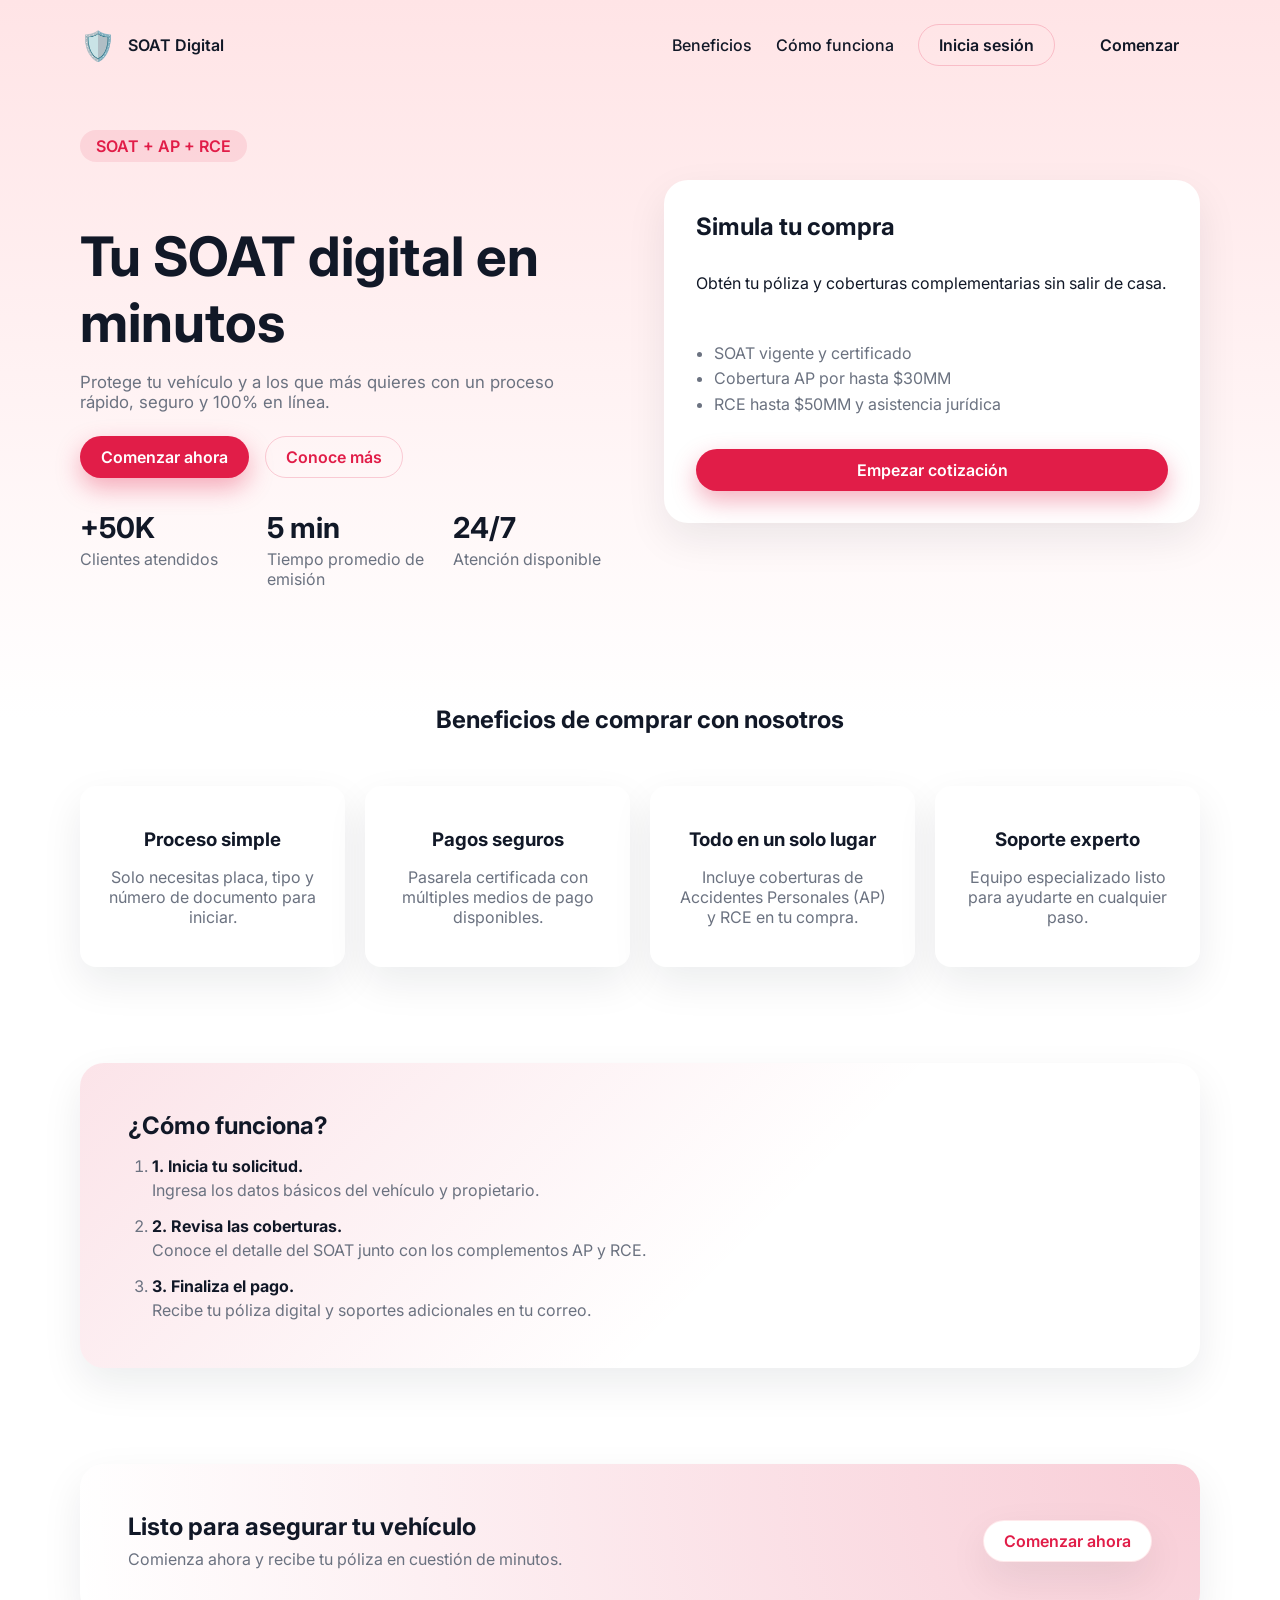
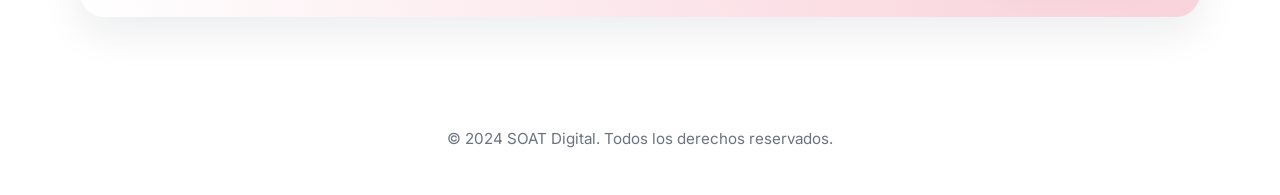
==== commit 3dfe7c5b: "Update frontend theme and integrate API flow" ====
--- a/front/index.html
+++ b/front/index.html
@@ -22,7 +22,7 @@
         <a href="#beneficios">Beneficios</a>
         <a href="#como-funciona">Cómo funciona</a>
         <a class="button button--ghost" href="cotizador.html">Inicia sesión</a>
-        <a class="button" href="cotizador.html">Comenzar</a>
+        <a class="button" href="cotizador.html" data-action="start">Comenzar</a>
       </nav>
     </header>
 
@@ -35,7 +35,7 @@
             Protege tu vehículo y a los que más quieres con un proceso rápido, seguro y 100% en línea.
           </p>
           <div class="hero__actions">
-            <a class="button button--primary" href="cotizador.html">Comenzar ahora</a>
+            <a class="button button--primary" href="cotizador.html" data-action="start">Comenzar ahora</a>
             <a class="button button--ghost" href="#beneficios">Conoce más</a>
           </div>
           <dl class="hero__metrics">
@@ -61,7 +61,7 @@
             <li>Cobertura AP por hasta $30MM</li>
             <li>RCE hasta $50MM y asistencia jurídica</li>
           </ul>
-          <a class="button button--primary" href="cotizador.html">Empezar cotización</a>
+          <a class="button button--primary" href="cotizador.html" data-action="start">Empezar cotización</a>
         </div>
       </section>
 
@@ -110,12 +110,13 @@
           <h2>Listo para asegurar tu vehículo</h2>
           <p>Comienza ahora y recibe tu póliza en cuestión de minutos.</p>
         </div>
-        <a class="button button--light" href="cotizador.html">Comenzar ahora</a>
+        <a class="button button--light" href="cotizador.html" data-action="start">Comenzar ahora</a>
       </section>
     </main>
 
     <footer class="footer">
       <p>© 2024 SOAT Digital. Todos los derechos reservados.</p>
     </footer>
+    <script src="app.js"></script>
   </body>
 </html>
--- a/front/styles.css
+++ b/front/styles.css
@@ -1,12 +1,12 @@
 :root {
   color-scheme: light;
   font-family: 'Inter', system-ui, -apple-system, BlinkMacSystemFont, 'Segoe UI', sans-serif;
-  --color-primary: #2466ff;
-  --color-secondary: #0f172a;
-  --color-muted: #64748b;
-  --color-background: #f1f5f9;
+  --color-primary: #e11d48;
+  --color-secondary: #111827;
+  --color-muted: #6b7280;
+  --color-background: #fef2f2;
   --color-surface: #ffffff;
-  --shadow-soft: 0 16px 40px rgba(15, 23, 42, 0.08);
+  --shadow-soft: 0 16px 40px rgba(17, 24, 39, 0.08);
   --radius-large: 24px;
   --radius-medium: 16px;
   --radius-small: 12px;
@@ -18,7 +18,7 @@
 
 body {
   margin: 0;
-  background: linear-gradient(180deg, #eff6ff 0%, #fff 40%, #fff 100%);
+  background: linear-gradient(180deg, #ffe4e6 0%, #fff 40%, #fff 100%);
   color: var(--color-secondary);
   min-height: 100vh;
   display: flex;
@@ -90,11 +90,22 @@
   transition: transform 0.2s ease, box-shadow 0.2s ease, background-color 0.2s ease;
 }
 
+.button[disabled] {
+  opacity: 0.65;
+  cursor: not-allowed;
+  box-shadow: none;
+}
+
+.button.is-loading {
+  opacity: 0.7;
+  pointer-events: none;
+}
+
 .button--primary,
 .button.button--primary {
   background: var(--color-primary);
   color: #fff;
-  box-shadow: 0 10px 24px rgba(36, 102, 255, 0.35);
+  box-shadow: 0 10px 24px rgba(225, 29, 72, 0.35);
 }
 
 .button--primary:hover {
@@ -103,14 +114,14 @@
 
 .button--ghost {
   background: transparent;
-  border-color: rgba(36, 102, 255, 0.2);
+  border-color: rgba(225, 29, 72, 0.2);
   color: var(--color-primary);
 }
 
 .button--light {
   background: #fff;
   color: var(--color-primary);
-  border: 1px solid rgba(255, 255, 255, 0.4);
+  border: 1px solid rgba(255, 228, 230, 0.8);
   box-shadow: var(--shadow-soft);
 }
 
@@ -144,7 +155,7 @@
 }
 
 .hero__tag {
-  background: rgba(36, 102, 255, 0.1);
+  background: rgba(225, 29, 72, 0.1);
   color: var(--color-primary);
   display: inline-flex;
   align-items: center;
@@ -228,7 +239,7 @@
 }
 
 .steps {
-  background: linear-gradient(135deg, rgba(36, 102, 255, 0.08), transparent 60%);
+  background: linear-gradient(135deg, rgba(225, 29, 72, 0.12), transparent 60%);
   padding: clamp(24px, 5vw, 48px);
   border-radius: var(--radius-large);
   box-shadow: var(--shadow-soft);
@@ -254,7 +265,7 @@
 }
 
 .cta {
-  background: radial-gradient(circle at top right, rgba(36, 102, 255, 0.2), rgba(36, 102, 255, 0));
+  background: radial-gradient(circle at top right, rgba(225, 29, 72, 0.22), rgba(225, 29, 72, 0));
   border-radius: var(--radius-large);
   padding: clamp(24px, 5vw, 48px);
   display: flex;
@@ -282,13 +293,13 @@
 }
 
 .footer--muted {
-  background: #f8fafc;
+  background: #fee2e2;
 }
 
 /* Cotizador */
 
 body.form {
-  background: linear-gradient(180deg, #e0f2fe 0%, #fff 50%);
+  background: linear-gradient(180deg, #ffe4e6 0%, #fff 50%);
 }
 
 .form__layout {
@@ -324,6 +335,38 @@
 .form__grid {
   display: grid;
   gap: 20px;
+}
+
+.form__feedback {
+  margin-top: 12px;
+  padding: 12px 16px;
+  border-radius: var(--radius-small);
+  font-size: 0.95rem;
+  font-weight: 500;
+  display: none;
+  border: 1px solid transparent;
+}
+
+.form__feedback--visible {
+  display: block;
+}
+
+.form__feedback--info {
+  background: #fff7ed;
+  color: #9a3412;
+  border-color: rgba(234, 88, 12, 0.25);
+}
+
+.form__feedback--success {
+  background: #ecfdf5;
+  color: #047857;
+  border-color: rgba(4, 120, 87, 0.2);
+}
+
+.form__feedback--error {
+  background: #fee2e2;
+  color: #b91c1c;
+  border-color: rgba(185, 28, 28, 0.25);
 }
 
 .input {
@@ -345,7 +388,7 @@
 .input input:focus,
 .input select:focus {
   border-color: var(--color-primary);
-  box-shadow: 0 0 0 4px rgba(36, 102, 255, 0.15);
+  box-shadow: 0 0 0 4px rgba(225, 29, 72, 0.15);
   outline: none;
 }
 
